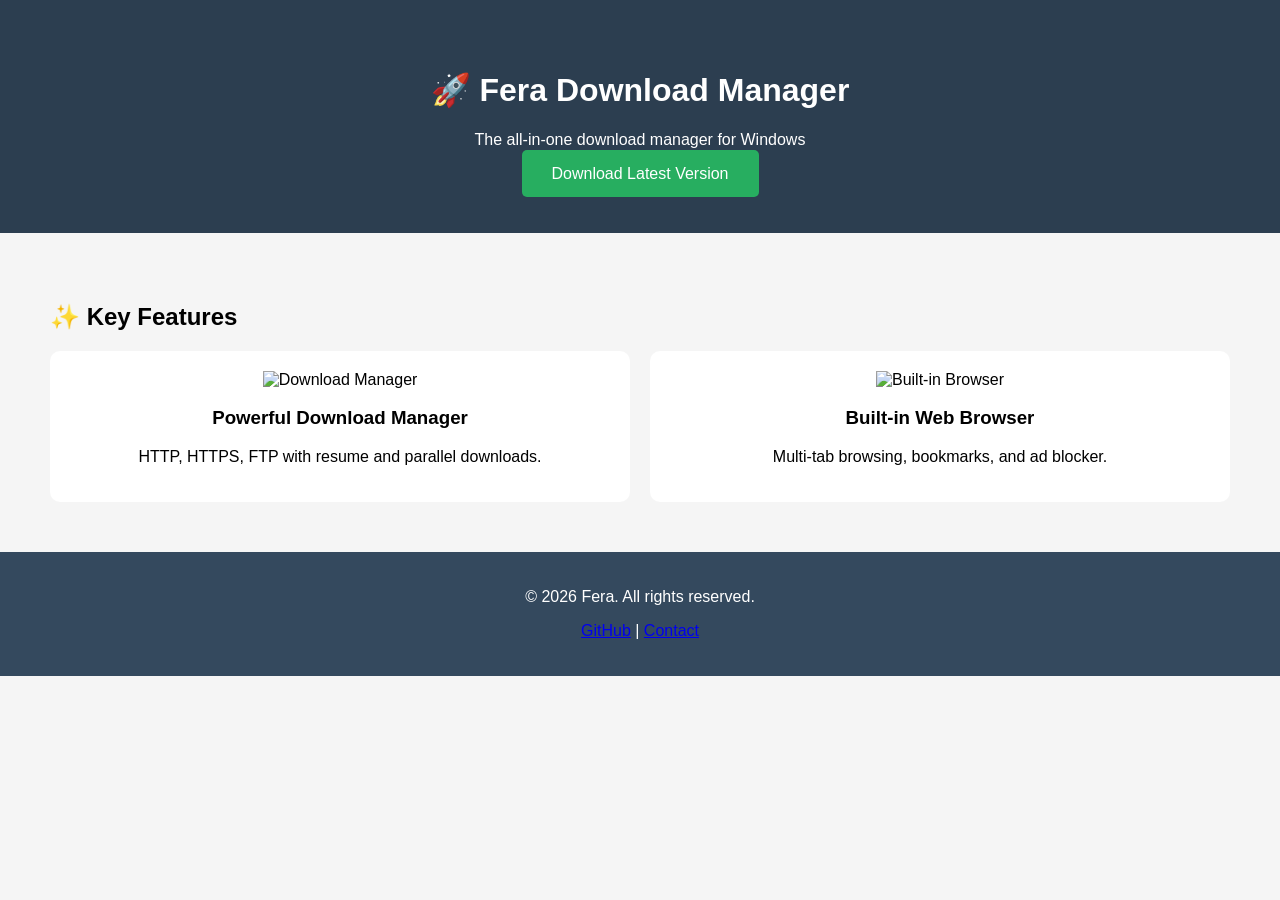
==== index.html @ 1fb01c37 "Add files via upload" ====
<!DOCTYPE html>
<html lang="en">
<head>
    <meta charset="UTF-8">
    <meta name="viewport" content="width=device-width, initial-scale=1.0">
    <title>Fera Download Manager</title>
    <link rel="stylesheet" href="style.css">
</head>
<body>
    <header>
        <h1>🚀 Fera Download Manager</h1>
        <p>The all-in-one download manager for Windows</p>
        <a href="https://github.com/Fera-666/FeraUpdates/releases/latest" class="download-btn">Download Latest Version</a>
    </header>

    <section class="features">
        <h2>✨ Key Features</h2>
        <div class="feature-grid">
            <div class="feature">
                <img src="images/download-icon.png" alt="Download Manager">
                <h3>Powerful Download Manager</h3>
                <p>HTTP, HTTPS, FTP with resume and parallel downloads.</p>
            </div>
            <div class="feature">
                <img src="images/browser-icon.png" alt="Built-in Browser">
                <h3>Built-in Web Browser</h3>
                <p>Multi-tab browsing, bookmarks, and ad blocker.</p>
            </div>
            <!-- أضف المزيد من الميزات -->
        </div>
    </section>

    <footer>
        <p>© 2026 Fera. All rights reserved.</p>
        <p><a href="https://github.com/Fera-666">GitHub</a> | <a href="mailto:fera2007@gmail.com">Contact</a></p>
    </footer>
</body>
</html>
---- style.css ----
body { font-family: Arial, sans-serif; margin: 0; padding: 0; background: #f5f5f5; }
header { background: #2c3e50; color: white; padding: 50px; text-align: center; }
.download-btn { background: #27ae60; color: white; padding: 15px 30px; text-decoration: none; border-radius: 5px; }
.features { padding: 50px; }
.feature-grid { display: grid; grid-template-columns: repeat(auto-fit, minmax(250px, 1fr)); gap: 20px; }
.feature { background: white; padding: 20px; border-radius: 10px; text-align: center; }
footer { background: #34495e; color: white; text-align: center; padding: 20px; }
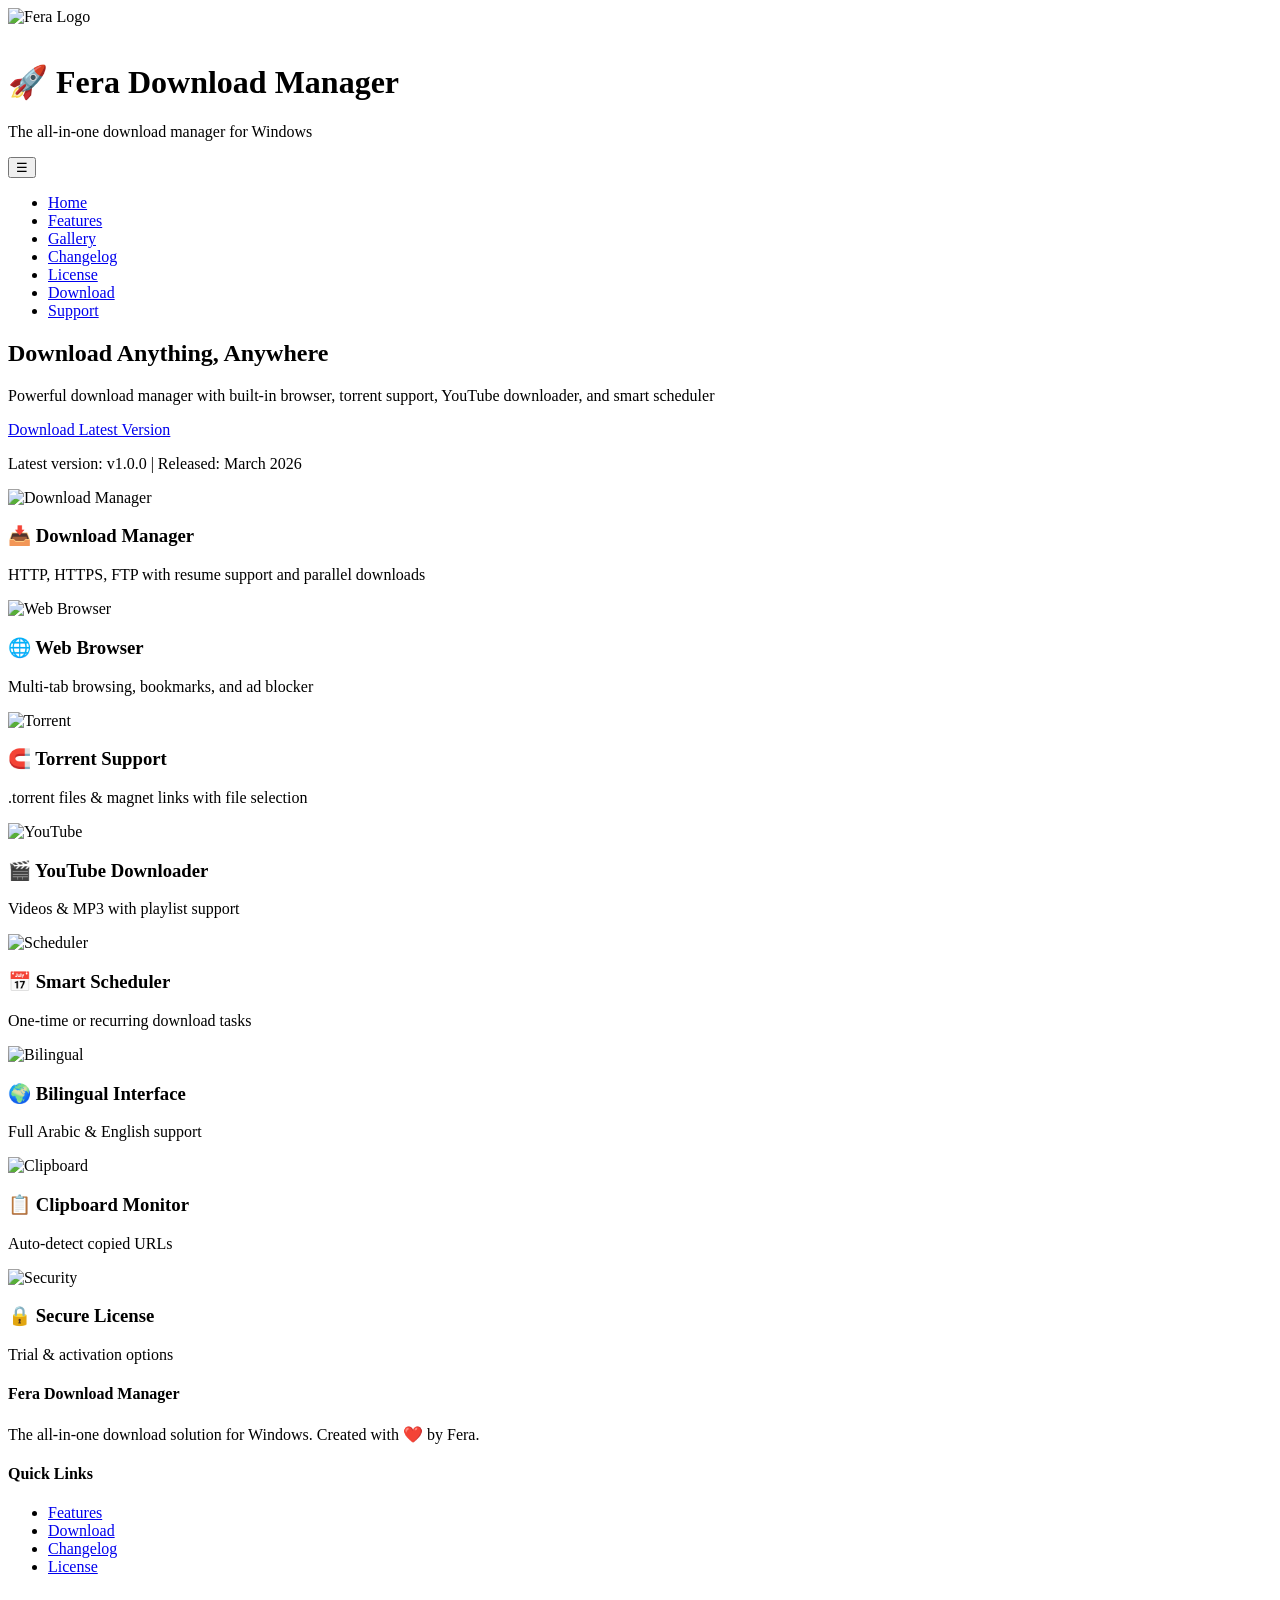
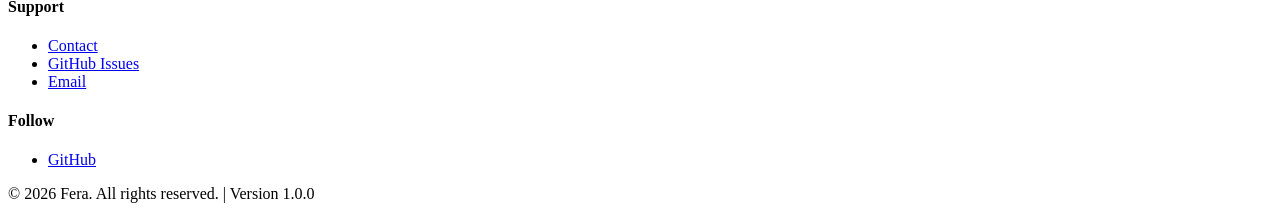
==== commit 87d92a65: "Add files via upload" ====
--- a/index.html
+++ b/index.html
@@ -3,36 +3,137 @@
 <head>
     <meta charset="UTF-8">
     <meta name="viewport" content="width=device-width, initial-scale=1.0">
-    <title>Fera Download Manager</title>
-    <link rel="stylesheet" href="style.css">
+    <title>Fera Download Manager - All-in-One Download Manager</title>
+    <link rel="stylesheet" href="css/style.css">
+	<link rel="icon" type="image/x-icon" href="favicon.ico">
 </head>
 <body>
     <header>
-        <h1>🚀 Fera Download Manager</h1>
-        <p>The all-in-one download manager for Windows</p>
-        <a href="https://github.com/Fera-666/FeraUpdates/releases/latest" class="download-btn">Download Latest Version</a>
+        <div class="container">
+            <img src="images/logo.png" alt="Fera Logo" class="logo" style="width: 80px; height: 80px; margin-bottom: 1rem;">
+            <h1>🚀 Fera Download Manager</h1>
+            <p>The all-in-one download manager for Windows</p>
+        </div>
     </header>
-
-    <section class="features">
-        <h2>✨ Key Features</h2>
-        <div class="feature-grid">
-            <div class="feature">
-                <img src="images/download-icon.png" alt="Download Manager">
-                <h3>Powerful Download Manager</h3>
-                <p>HTTP, HTTPS, FTP with resume and parallel downloads.</p>
-            </div>
-            <div class="feature">
-                <img src="images/browser-icon.png" alt="Built-in Browser">
-                <h3>Built-in Web Browser</h3>
-                <p>Multi-tab browsing, bookmarks, and ad blocker.</p>
-            </div>
-            <!-- أضف المزيد من الميزات -->
+    
+    <nav>
+        <div class="container">
+            <button class="mobile-menu-btn">☰</button>
+            <ul>
+                <li><a href="index.html" class="active">Home</a></li>
+                <li><a href="features.html">Features</a></li>
+                <li><a href="gallery.html">Gallery</a></li>
+                <li><a href="changelog.html">Changelog</a></li>
+                <li><a href="license.html">License</a></li>
+                <li><a href="download.html">Download</a></li>
+                <li><a href="support.html">Support</a></li>
+            </ul>
+        </div>
+    </nav>
+    
+    <section class="hero">
+        <div class="container">
+            <h2>Download Anything, Anywhere</h2>
+            <p>Powerful download manager with built-in browser, torrent support, YouTube downloader, and smart scheduler</p>
+            <a href="download.html" class="download-btn version-btn">Download Latest Version</a>
+            <p style="margin-top: 1rem;">Latest version: <span class="latest-version">v1.0.0</span> | Released: <span class="release-date">March 2026</span></p>
         </div>
     </section>
+    
+    <main>
+        <section class="features-grid container">
+            <div class="feature-card">
+                <img src="images/icons/download-icon.png" alt="Download Manager">
+                <h3>📥 Download Manager</h3>
+                <p>HTTP, HTTPS, FTP with resume support and parallel downloads</p>
+            </div>
+            
+            <div class="feature-card">
+                <img src="images/icons/browser-icon.png" alt="Web Browser">
+                <h3>🌐 Web Browser</h3>
+                <p>Multi-tab browsing, bookmarks, and ad blocker</p>
+            </div>
+            
+            <div class="feature-card">
+                <img src="images/icons/torrent-icon.png" alt="Torrent">
+                <h3>🧲 Torrent Support</h3>
+                <p>.torrent files & magnet links with file selection</p>
+            </div>
+            
+            <div class="feature-card">
+                <img src="images/icons/youtube-icon.png" alt="YouTube">
+                <h3>🎬 YouTube Downloader</h3>
+                <p>Videos & MP3 with playlist support</p>
+            </div>
+            
+            <div class="feature-card">
+                <img src="images/icons/schedule-icon.png" alt="Scheduler">
+                <h3>📅 Smart Scheduler</h3>
+                <p>One-time or recurring download tasks</p>
+            </div>
+            
+            <div class="feature-card">
+                <img src="images/icons/language-icon.png" alt="Bilingual">
+                <h3>🌍 Bilingual Interface</h3>
+                <p>Full Arabic & English support</p>
+            </div>
 
+            <div class="feature-card">
+                <img src="images/icons/clipboard-icon.png" alt="Clipboard">
+                <h3>📋 Clipboard Monitor</h3>
+                <p>Auto-detect copied URLs</p>
+            </div>
+
+            <div class="feature-card">
+                <img src="images/icons/security-icon.png" alt="Security">
+                <h3>🔒 Secure License</h3>
+                <p>Trial & activation options</p>
+            </div>
+        </section>
+    </main>
+    
     <footer>
-        <p>© 2026 Fera. All rights reserved.</p>
-        <p><a href="https://github.com/Fera-666">GitHub</a> | <a href="mailto:fera2007@gmail.com">Contact</a></p>
+        <div class="container">
+            <div class="footer-content">
+                <div class="footer-section">
+                    <h4>Fera Download Manager</h4>
+                    <p>The all-in-one download solution for Windows. Created with ❤️ by Fera.</p>
+                </div>
+                
+                <div class="footer-section">
+                    <h4>Quick Links</h4>
+                    <ul>
+                        <li><a href="features.html">Features</a></li>
+                        <li><a href="download.html">Download</a></li>
+                        <li><a href="changelog.html">Changelog</a></li>
+                        <li><a href="license.html">License</a></li>
+                    </ul>
+                </div>
+                
+                <div class="footer-section">
+                    <h4>Support</h4>
+                    <ul>
+                        <li><a href="support.html">Contact</a></li>
+                        <li><a href="https://github.com/Fera-666/FeraUpdates/issues" target="_blank">GitHub Issues</a></li>
+                        <li><a href="mailto:fera2007@gmail.com">Email</a></li>
+                    </ul>
+                </div>
+
+                <div class="footer-section">
+                    <h4>Follow</h4>
+                    <ul>
+                        <li><a href="https://github.com/Fera-666" target="_blank">GitHub</a></li>
+                    </ul>
+                </div>
+            </div>
+            
+            <div class="footer-bottom">
+                <p>© 2026 Fera. All rights reserved. | Version <span class="latest-version">1.0.0</span></p>
+            </div>
+        </div>
     </footer>
+    
+    <script src="js/config.js"></script>
+    <script src="js/main.js"></script>
 </body>
 </html>
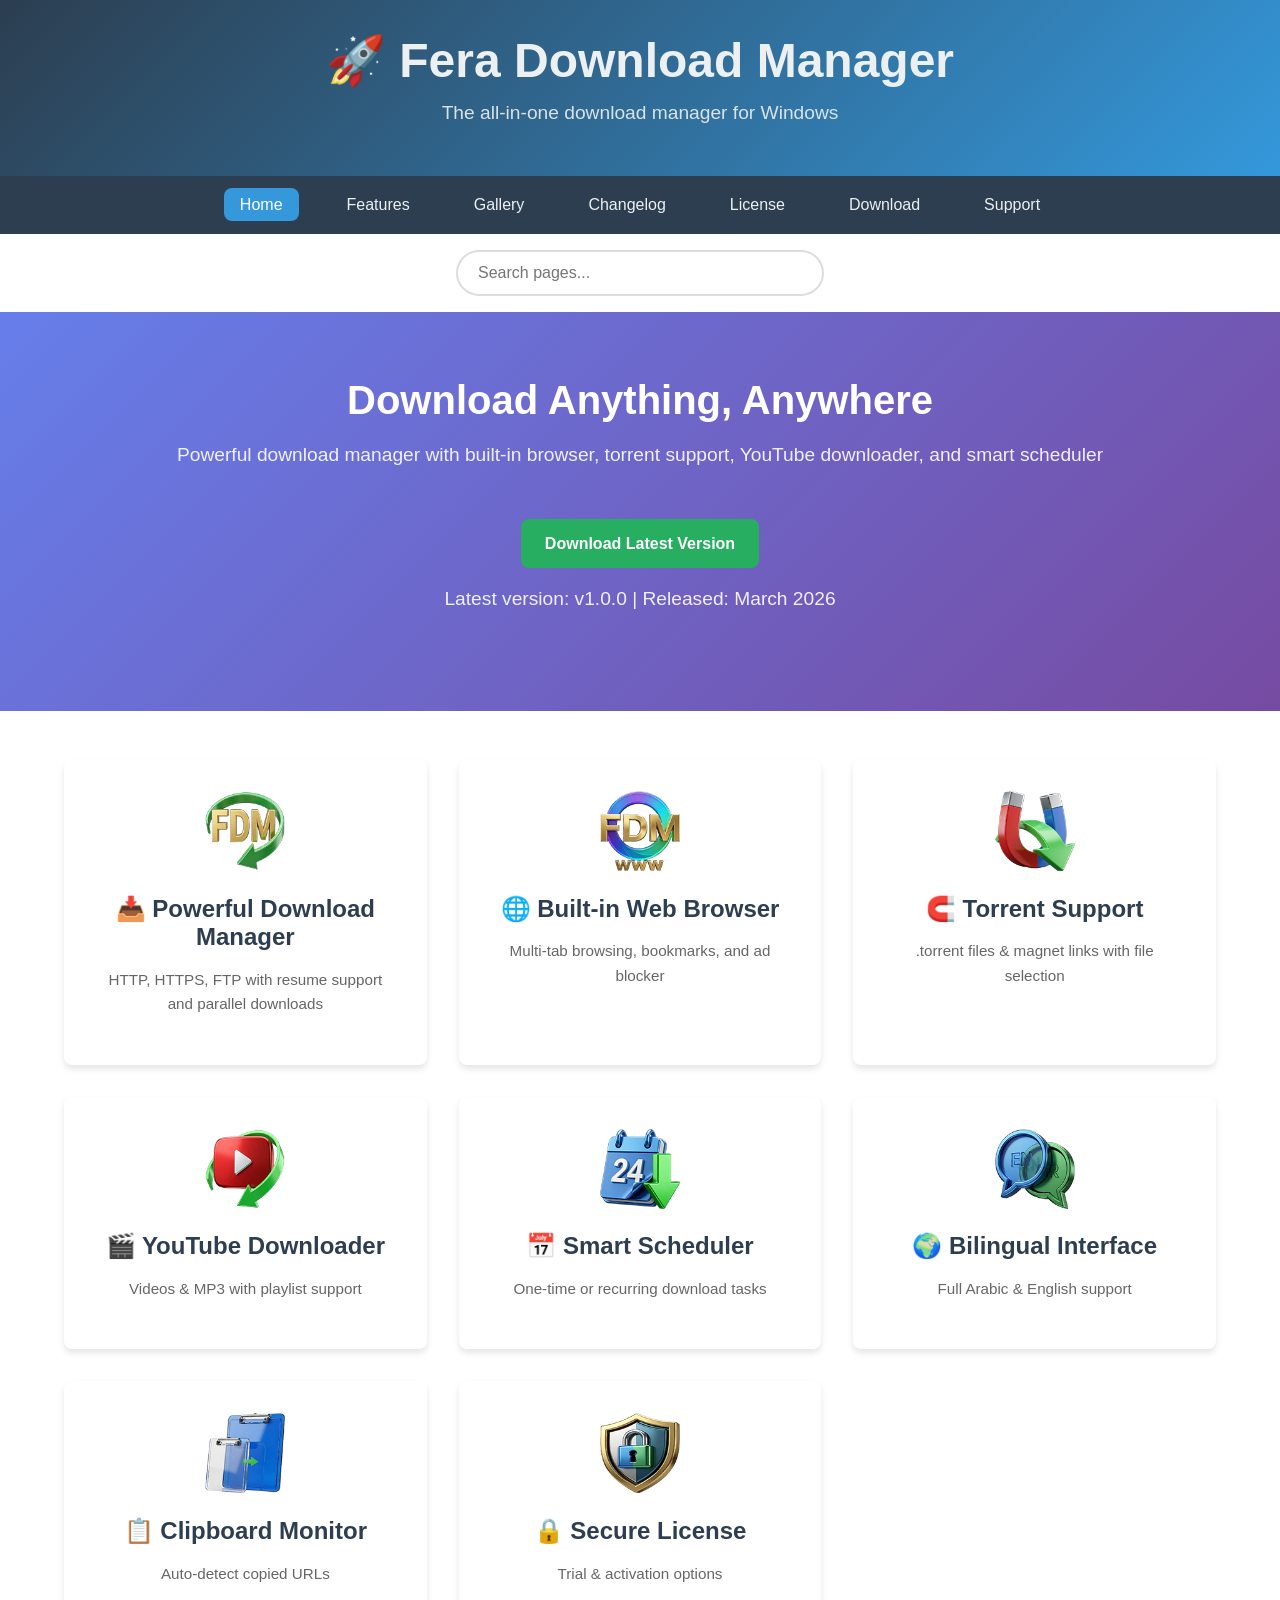
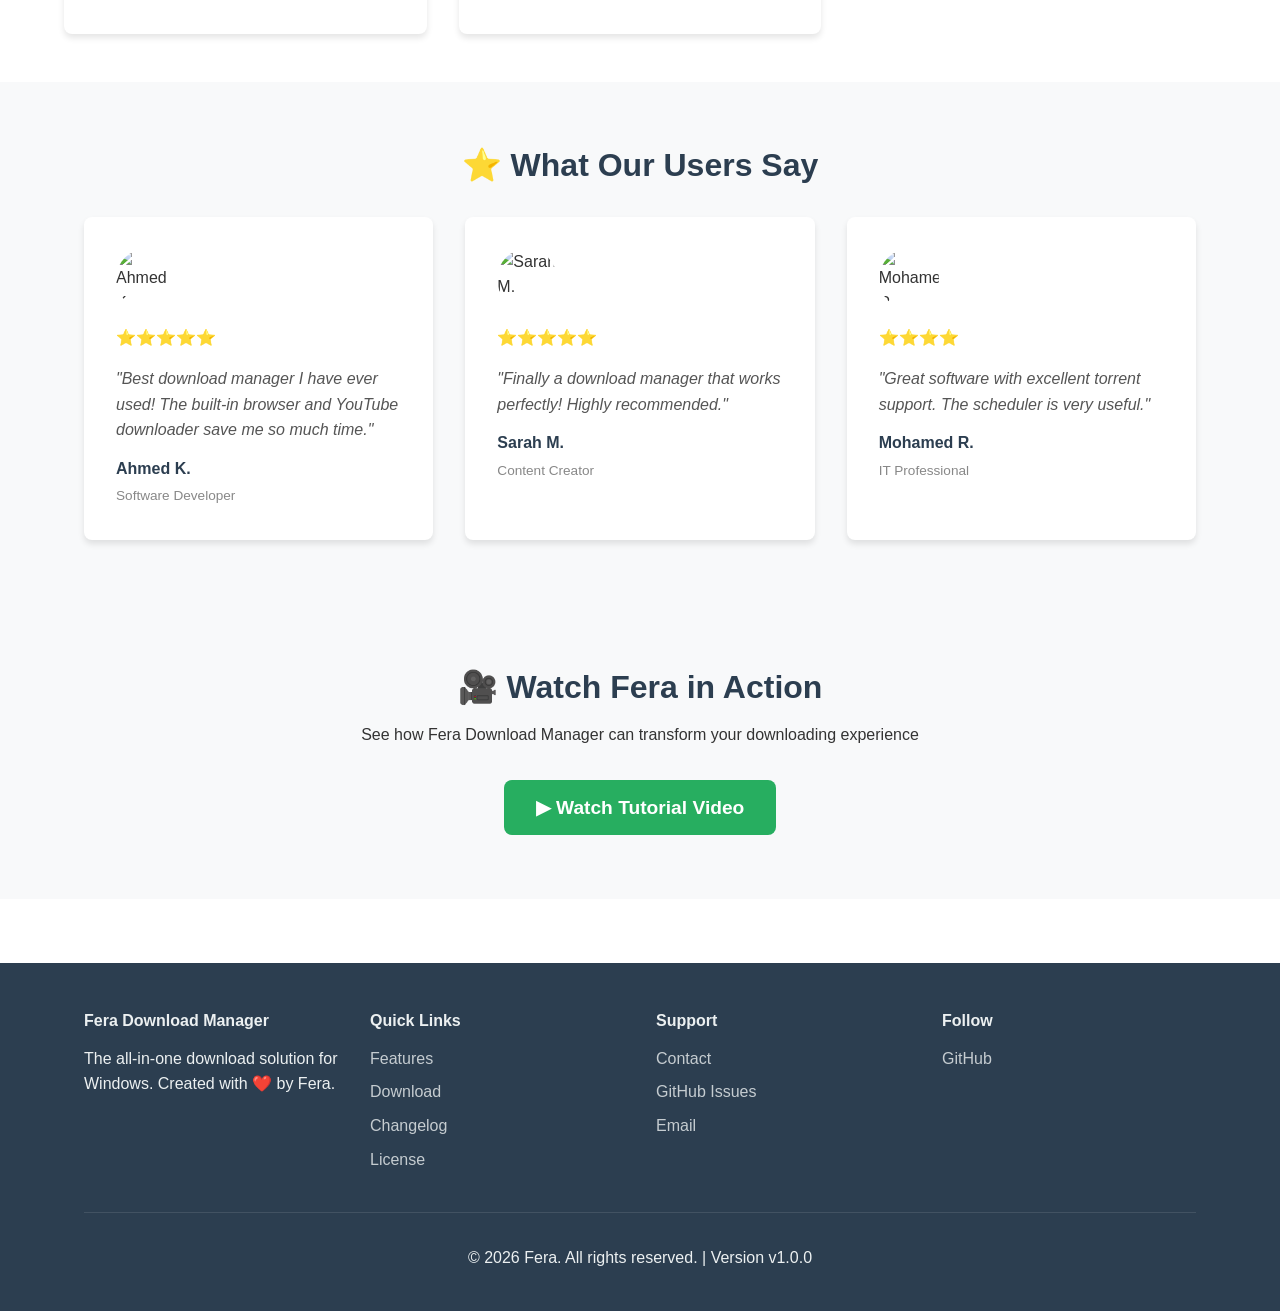
==== commit db6bc4a0: "Add files via upload" ====
--- a/index.html
+++ b/index.html
@@ -3,14 +3,42 @@
 <head>
     <meta charset="UTF-8">
     <meta name="viewport" content="width=device-width, initial-scale=1.0">
-    <title>Fera Download Manager - All-in-One Download Manager</title>
+    <title>Fera Download Manager - All-in-One Download Manager for Windows</title>
+    
+    <meta name="description" content="Fera Download Manager - The all-in-one download manager for Windows with built-in browser, torrent support, YouTube downloader, and smart scheduler.">
+    <meta name="keywords" content="download manager, torrent client, youtube downloader, windows software, download accelerator, fera">
+    <meta name="author" content="Fera">
+    <meta name="robots" content="index, follow">
+    
+    <meta property="og:title" content="Fera Download Manager - All-in-One Download Manager">
+    <meta property="og:description" content="Powerful download manager with built-in browser, torrent support, YouTube downloader, and smart scheduler for Windows.">
+    <meta property="og:type" content="website">
+    <meta property="og:url" content="https://fera-666.github.io/FeraDownloadManager/">
+    
+    <meta http-equiv="X-Content-Type-Options" content="nosniff">
+    <meta http-equiv="X-Frame-Options" content="SAMEORIGIN">
+    <meta http-equiv="Referrer-Policy" content="strict-origin-when-cross-origin">
+    
+    <link rel="icon" type="image/x-icon" href="favicon.ico">
     <link rel="stylesheet" href="css/style.css">
-	<link rel="icon" type="image/x-icon" href="favicon.ico">
+    
+    <script type="application/ld+json">
+    {
+        "@context": "https://schema.org",
+        "@type": "SoftwareApplication",
+        "name": "Fera Download Manager",
+        "applicationCategory": "Utility",
+        "operatingSystem": "Windows 10, Windows 11",
+        "description": "The all-in-one download manager for Windows with built-in browser, torrent support, YouTube downloader, and smart scheduler.",
+        "offers": { "@type": "Offer", "price": "0.00", "priceCurrency": "USD", "availability": "https://schema.org/InStock" },
+        "author": { "@type": "Person", "name": "Fera" },
+        "downloadUrl": "https://github.com/Fera-666/FeraUpdates/releases/latest"
+    }
+    </script>
 </head>
 <body>
     <header>
         <div class="container">
-            <img src="images/logo.png" alt="Fera Logo" class="logo" style="width: 80px; height: 80px; margin-bottom: 1rem;">
             <h1>🚀 Fera Download Manager</h1>
             <p>The all-in-one download manager for Windows</p>
         </div>
@@ -35,59 +63,35 @@
         <div class="container">
             <h2>Download Anything, Anywhere</h2>
             <p>Powerful download manager with built-in browser, torrent support, YouTube downloader, and smart scheduler</p>
-            <a href="download.html" class="download-btn version-btn">Download Latest Version</a>
+            <a href="download.html" class="btn btn-primary" style="margin-top: 1rem;">Download Latest Version</a>
             <p style="margin-top: 1rem;">Latest version: <span class="latest-version">v1.0.0</span> | Released: <span class="release-date">March 2026</span></p>
         </div>
     </section>
     
     <main>
         <section class="features-grid container">
-            <div class="feature-card">
-                <img src="images/icons/download-icon.png" alt="Download Manager">
-                <h3>📥 Download Manager</h3>
-                <p>HTTP, HTTPS, FTP with resume support and parallel downloads</p>
+            <div class="feature-card"><img src="images/icons/download-icon.png" alt="Download Manager" data-src="images/icons/download-icon.png"><h3>📥 Powerful Download Manager</h3><p>HTTP, HTTPS, FTP with resume support and parallel downloads</p></div>
+            <div class="feature-card"><img src="images/icons/browser-icon.png" alt="Web Browser" data-src="images/icons/browser-icon.png"><h3>🌐 Built-in Web Browser</h3><p>Multi-tab browsing, bookmarks, and ad blocker</p></div>
+            <div class="feature-card"><img src="images/icons/torrent-icon.png" alt="Torrent" data-src="images/icons/torrent-icon.png"><h3>🧲 Torrent Support</h3><p>.torrent files & magnet links with file selection</p></div>
+            <div class="feature-card"><img src="images/icons/youtube-icon.png" alt="YouTube" data-src="images/icons/youtube-icon.png"><h3>🎬 YouTube Downloader</h3><p>Videos & MP3 with playlist support</p></div>
+            <div class="feature-card"><img src="images/icons/schedule-icon.png" alt="Scheduler" data-src="images/icons/schedule-icon.png"><h3>📅 Smart Scheduler</h3><p>One-time or recurring download tasks</p></div>
+            <div class="feature-card"><img src="images/icons/language-icon.png" alt="Bilingual" data-src="images/icons/language-icon.png"><h3>🌍 Bilingual Interface</h3><p>Full Arabic & English support</p></div>
+            <div class="feature-card"><img src="images/icons/clipboard-icon.png" alt="Clipboard" data-src="images/icons/clipboard-icon.png"><h3>📋 Clipboard Monitor</h3><p>Auto-detect copied URLs</p></div>
+            <div class="feature-card"><img src="images/icons/security-icon.png" alt="Security" data-src="images/icons/security-icon.png"><h3>🔒 Secure License</h3><p>Trial & activation options</p></div>
+        </section>
+        
+        <section class="testimonials-section">
+            <div class="container">
+                <h2 style="text-align: center; color: var(--primary-color);">⭐ What Our Users Say</h2>
+                <div id="testimonials-container" class="testimonials-grid"></div>
             </div>
-            
-            <div class="feature-card">
-                <img src="images/icons/browser-icon.png" alt="Web Browser">
-                <h3>🌐 Web Browser</h3>
-                <p>Multi-tab browsing, bookmarks, and ad blocker</p>
-            </div>
-            
-            <div class="feature-card">
-                <img src="images/icons/torrent-icon.png" alt="Torrent">
-                <h3>🧲 Torrent Support</h3>
-                <p>.torrent files & magnet links with file selection</p>
-            </div>
-            
-            <div class="feature-card">
-                <img src="images/icons/youtube-icon.png" alt="YouTube">
-                <h3>🎬 YouTube Downloader</h3>
-                <p>Videos & MP3 with playlist support</p>
-            </div>
-            
-            <div class="feature-card">
-                <img src="images/icons/schedule-icon.png" alt="Scheduler">
-                <h3>📅 Smart Scheduler</h3>
-                <p>One-time or recurring download tasks</p>
-            </div>
-            
-            <div class="feature-card">
-                <img src="images/icons/language-icon.png" alt="Bilingual">
-                <h3>🌍 Bilingual Interface</h3>
-                <p>Full Arabic & English support</p>
-            </div>
-
-            <div class="feature-card">
-                <img src="images/icons/clipboard-icon.png" alt="Clipboard">
-                <h3>📋 Clipboard Monitor</h3>
-                <p>Auto-detect copied URLs</p>
-            </div>
-
-            <div class="feature-card">
-                <img src="images/icons/security-icon.png" alt="Security">
-                <h3>🔒 Secure License</h3>
-                <p>Trial & activation options</p>
+        </section>
+        
+        <section style="padding: 4rem 0; text-align: center; background: var(--light-bg);">
+            <div class="container">
+                <h2 style="color: var(--primary-color);">🎥 Watch Fera in Action</h2>
+                <p style="margin-bottom: 2rem;">See how Fera Download Manager can transform your downloading experience</p>
+                <button id="video-tutorial-btn" class="btn btn-primary btn-large">▶ Watch Tutorial Video</button>
             </div>
         </section>
     </main>
@@ -95,41 +99,12 @@
     <footer>
         <div class="container">
             <div class="footer-content">
-                <div class="footer-section">
-                    <h4>Fera Download Manager</h4>
-                    <p>The all-in-one download solution for Windows. Created with ❤️ by Fera.</p>
-                </div>
-                
-                <div class="footer-section">
-                    <h4>Quick Links</h4>
-                    <ul>
-                        <li><a href="features.html">Features</a></li>
-                        <li><a href="download.html">Download</a></li>
-                        <li><a href="changelog.html">Changelog</a></li>
-                        <li><a href="license.html">License</a></li>
-                    </ul>
-                </div>
-                
-                <div class="footer-section">
-                    <h4>Support</h4>
-                    <ul>
-                        <li><a href="support.html">Contact</a></li>
-                        <li><a href="https://github.com/Fera-666/FeraUpdates/issues" target="_blank">GitHub Issues</a></li>
-                        <li><a href="mailto:fera2007@gmail.com">Email</a></li>
-                    </ul>
-                </div>
-
-                <div class="footer-section">
-                    <h4>Follow</h4>
-                    <ul>
-                        <li><a href="https://github.com/Fera-666" target="_blank">GitHub</a></li>
-                    </ul>
-                </div>
+                <div class="footer-section"><h4>Fera Download Manager</h4><p>The all-in-one download solution for Windows. Created with ❤️ by Fera.</p></div>
+                <div class="footer-section"><h4>Quick Links</h4><ul><li><a href="features.html">Features</a></li><li><a href="download.html">Download</a></li><li><a href="changelog.html">Changelog</a></li><li><a href="license.html">License</a></li></ul></div>
+                <div class="footer-section"><h4>Support</h4><ul><li><a href="support.html">Contact</a></li><li><a href="https://github.com/Fera-666/FeraUpdates/issues" target="_blank">GitHub Issues</a></li><li><a href="mailto:fera2007@gmail.com">Email</a></li></ul></div>
+                <div class="footer-section"><h4>Follow</h4><ul><li><a href="https://github.com/Fera-666" target="_blank">GitHub</a></li></ul></div>
             </div>
-            
-            <div class="footer-bottom">
-                <p>© 2026 Fera. All rights reserved. | Version <span class="latest-version">1.0.0</span></p>
-            </div>
+            <div class="footer-bottom"><p>© 2026 Fera. All rights reserved. | Version <span class="latest-version">1.0.0</span></p></div>
         </div>
     </footer>
     
--- a/css/style.css
+++ b/css/style.css
@@ -0,0 +1,795 @@
+/* ======================================= */
+/* Fera Download Manager - Main Stylesheet */
+/* ======================================= */
+
+/* ===== Variables ===== */
+:root {
+    --primary-color: #2c3e50;
+    --secondary-color: #3498db;
+    --accent-color: #27ae60;
+    --danger-color: #e74c3c;
+    --warning-color: #f39c12;
+    --light-bg: #f8f9fa;
+    --dark-bg: #2c3e50;
+    --text-dark: #333;
+    --text-light: #ecf0f1;
+    --border-radius: 8px;
+    --box-shadow: 0 4px 6px rgba(0, 0, 0, 0.1);
+    --transition: all 0.3s ease;
+}
+
+/* ===== Reset & Base ===== */
+* {
+    margin: 0;
+    padding: 0;
+    box-sizing: border-box;
+}
+
+body {
+    font-family: 'Segoe UI', Tahoma, Geneva, Verdana, sans-serif;
+    line-height: 1.6;
+    color: var(--text-dark);
+    background-color: #fff;
+}
+
+.container {
+    width: 90%;
+    max-width: 1200px;
+    margin: 0 auto;
+    padding: 0 20px;
+}
+
+/* ===== Typography ===== */
+h1, h2, h3, h4, h5, h6 {
+    margin-bottom: 1rem;
+    font-weight: 600;
+    line-height: 1.2;
+}
+h1 { font-size: 2.5rem; }
+h2 { font-size: 2rem; }
+h3 { font-size: 1.5rem; }
+p { margin-bottom: 1rem; }
+a {
+    color: var(--secondary-color);
+    text-decoration: none;
+    transition: var(--transition);
+}
+a:hover { color: var(--primary-color); }
+
+/* ===== Buttons ===== */
+.btn, .download-btn {
+    display: inline-block;
+    padding: 12px 24px;
+    border-radius: var(--border-radius);
+    font-weight: 600;
+    text-align: center;
+    cursor: pointer;
+    transition: var(--transition);
+    border: none;
+}
+.btn-primary {
+    background-color: var(--accent-color);
+    color: white;
+}
+.btn-primary:hover {
+    background-color: #219a52;
+    transform: translateY(-2px);
+    box-shadow: var(--box-shadow);
+    color: white;
+}
+.btn-secondary {
+    background-color: var(--secondary-color);
+    color: white;
+}
+.btn-secondary:hover {
+    background-color: #2980b9;
+    transform: translateY(-2px);
+    color: white;
+}
+.btn-large { padding: 16px 32px; font-size: 1.2rem; }
+.download-btn {
+    background: var(--accent-color);
+    color: white;
+    font-size: 1.2rem;
+    padding: 15px 30px;
+    box-shadow: var(--box-shadow);
+}
+.download-btn:hover {
+    background: #219a52;
+    transform: translateY(-2px);
+    color: white;
+}
+
+/* ===== Header & Navigation ===== */
+header {
+    background: linear-gradient(135deg, var(--primary-color), var(--secondary-color));
+    color: var(--text-light);
+    padding: 2rem 0;
+    text-align: center;
+}
+header h1 { font-size: 3rem; margin-bottom: 0.5rem; }
+header p { font-size: 1.2rem; opacity: 0.9; }
+
+nav {
+    background: var(--primary-color);
+    padding: 1rem 0;
+    position: sticky;
+    top: 0;
+    z-index: 1000;
+}
+nav ul {
+    list-style: none;
+    display: flex;
+    justify-content: center;
+    flex-wrap: wrap;
+    gap: 2rem;
+}
+nav ul li a {
+    color: var(--text-light);
+    font-weight: 500;
+    padding: 0.5rem 1rem;
+    border-radius: var(--border-radius);
+    transition: var(--transition);
+}
+nav ul li a:hover,
+nav ul li a.active {
+    background-color: var(--secondary-color);
+    color: white;
+}
+.mobile-menu-btn {
+    display: none;
+    background: none;
+    border: none;
+    color: white;
+    font-size: 1.5rem;
+    cursor: pointer;
+}
+
+/* ===== Search System ===== */
+.search-container {
+    position: relative;
+    max-width: 400px;
+    margin: 1rem auto;
+    padding: 0 1rem;
+}
+.search-input {
+    width: 100%;
+    padding: 12px 20px;
+    border: 2px solid #ddd;
+    border-radius: 50px;
+    font-size: 1rem;
+    transition: var(--transition);
+    background: white;
+}
+.search-input:focus {
+    outline: none;
+    border-color: var(--secondary-color);
+    box-shadow: 0 0 0 3px rgba(52, 152, 219, 0.2);
+}
+.search-results {
+    position: absolute;
+    top: 100%;
+    left: 1rem;
+    right: 1rem;
+    background: white;
+    border-radius: var(--border-radius);
+    box-shadow: var(--box-shadow);
+    max-height: 300px;
+    overflow-y: auto;
+    z-index: 1000;
+    display: none;
+}
+.search-results.active { display: block; }
+.search-result-item {
+    display: block;
+    padding: 12px 16px;
+    border-bottom: 1px solid #eee;
+    transition: var(--transition);
+}
+.search-result-item:hover { background: var(--light-bg); }
+.search-result-item strong { display: block; color: var(--primary-color); }
+.search-result-item span { font-size: 0.85rem; color: #666; }
+.search-no-results { padding: 20px; text-align: center; color: #666; }
+
+/* ===== Update Notification ===== */
+.update-notification {
+    position: fixed;
+    bottom: 20px;
+    right: 20px;
+    z-index: 1000;
+    opacity: 0;
+    transform: translateY(100%);
+    transition: all 0.3s ease;
+}
+.update-notification.show { opacity: 1; transform: translateY(0); }
+.notification-content {
+    background: var(--secondary-color);
+    color: white;
+    padding: 15px 20px;
+    border-radius: var(--border-radius);
+    display: flex;
+    align-items: center;
+    gap: 15px;
+    box-shadow: var(--box-shadow);
+}
+.notification-icon { font-size: 1.5rem; }
+.notification-content p { margin: 0; }
+.notification-btn {
+    background: white;
+    color: var(--secondary-color);
+    padding: 5px 12px;
+    border-radius: 20px;
+    text-decoration: none;
+    font-size: 0.85rem;
+    font-weight: bold;
+}
+.notification-close {
+    background: none;
+    border: none;
+    color: white;
+    font-size: 1.2rem;
+    cursor: pointer;
+    padding: 0 5px;
+}
+
+/* ===== Hero Section ===== */
+.hero {
+    background: linear-gradient(135deg, #667eea 0%, #764ba2 100%);
+    color: white;
+    padding: 4rem 0;
+    text-align: center;
+}
+.hero h2 { font-size: 2.5rem; margin-bottom: 1rem; }
+.hero p { font-size: 1.2rem; margin-bottom: 2rem; opacity: 0.9; }
+
+/* ===== Features Grid ===== */
+.features-grid {
+    display: grid;
+    grid-template-columns: repeat(auto-fit, minmax(300px, 1fr));
+    gap: 2rem;
+    padding: 3rem 0;
+}
+.feature-card {
+    background: white;
+    border-radius: var(--border-radius);
+    padding: 2rem;
+    text-align: center;
+    box-shadow: var(--box-shadow);
+    transition: var(--transition);
+}
+.feature-card:hover {
+    transform: translateY(-5px);
+    box-shadow: 0 8px 16px rgba(0,0,0,0.15);
+}
+.feature-card img {
+    width: 80px;
+    height: 80px;
+    margin-bottom: 1rem;
+}
+.feature-card h3 {
+    margin-bottom: 1rem;
+    color: var(--primary-color);
+}
+.feature-card p {
+    color: #666;
+    font-size: 0.95rem;
+}
+
+/* ===== Feature Details ===== */
+.feature-detail {
+    display: grid;
+    grid-template-columns: 1fr 1fr;
+    gap: 3rem;
+    align-items: center;
+    padding: 4rem 0;
+    border-bottom: 1px solid #eee;
+}
+.feature-detail.reverse { direction: rtl; }
+.feature-detail.reverse .feature-text { direction: ltr; }
+.feature-text h2 { color: var(--primary-color); margin-bottom: 1.5rem; }
+.feature-text p { color: #555; font-size: 1.1rem; margin-bottom: 1rem; }
+.feature-text ul { list-style: none; margin-top: 1rem; }
+.feature-text ul li {
+    margin-bottom: 0.5rem;
+    padding-left: 1.5rem;
+    position: relative;
+}
+.feature-text ul li:before {
+    content: "✓";
+    color: var(--accent-color);
+    position: absolute;
+    left: 0;
+    font-weight: bold;
+}
+.feature-image img {
+    width: 100%;
+    border-radius: var(--border-radius);
+    box-shadow: var(--box-shadow);
+}
+
+/* ===== Gallery ===== */
+.gallery-grid {
+    display: grid;
+    grid-template-columns: repeat(auto-fit, minmax(300px, 1fr));
+    gap: 1.5rem;
+    padding: 2rem 0;
+}
+.gallery-item {
+    position: relative;
+    overflow: hidden;
+    border-radius: var(--border-radius);
+    box-shadow: var(--box-shadow);
+    cursor: pointer;
+}
+.gallery-item img {
+    width: 100%;
+    height: 250px;
+    object-fit: cover;
+    transition: var(--transition);
+    -webkit-user-drag: none;
+    user-select: none;
+}
+.gallery-item:hover img { transform: scale(1.05); }
+.gallery-item .caption {
+    position: absolute;
+    bottom: 0;
+    left: 0;
+    right: 0;
+    background: linear-gradient(transparent, rgba(0,0,0,0.8));
+    color: white;
+    padding: 1rem;
+}
+
+/* Image Watermark */
+.image-watermark {
+    position: absolute;
+    bottom: 10px;
+    right: 10px;
+    background: rgba(0,0,0,0.6);
+    color: rgba(255,255,255,0.5);
+    font-size: 10px;
+    padding: 2px 6px;
+    border-radius: 4px;
+    pointer-events: none;
+    z-index: 10;
+}
+
+/* Lightbox */
+.lightbox {
+    display: none;
+    position: fixed;
+    top: 0;
+    left: 0;
+    right: 0;
+    bottom: 0;
+    background: rgba(0,0,0,0.9);
+    z-index: 2000;
+    justify-content: center;
+    align-items: center;
+}
+.lightbox.active { display: flex; }
+.lightbox img {
+    max-width: 90%;
+    max-height: 90%;
+    border-radius: var(--border-radius);
+}
+.lightbox-close {
+    position: absolute;
+    top: 20px;
+    right: 30px;
+    color: white;
+    font-size: 40px;
+    cursor: pointer;
+}
+.lightbox-close:hover { color: var(--danger-color); }
+.lightbox-prev, .lightbox-next {
+    position: absolute;
+    top: 50%;
+    transform: translateY(-50%);
+    color: white;
+    font-size: 50px;
+    cursor: pointer;
+    padding: 20px;
+    background: rgba(0,0,0,0.5);
+    border-radius: 50%;
+    width: 60px;
+    height: 60px;
+    display: flex;
+    align-items: center;
+    justify-content: center;
+}
+.lightbox-prev { left: 20px; }
+.lightbox-next { right: 20px; }
+.lightbox-prev:hover, .lightbox-next:hover { background: rgba(0,0,0,0.8); transform: translateY(-50%) scale(1.1); }
+.lightbox-counter {
+    position: absolute;
+    bottom: 20px;
+    left: 50%;
+    transform: translateX(-50%);
+    color: white;
+    background: rgba(0,0,0,0.6);
+    padding: 5px 15px;
+    border-radius: 20px;
+    font-size: 14px;
+}
+
+/* Video Lightbox */
+.video-lightbox {
+    position: fixed;
+    top: 0;
+    left: 0;
+    right: 0;
+    bottom: 0;
+    background: rgba(0,0,0,0.9);
+    z-index: 2000;
+    display: flex;
+    justify-content: center;
+    align-items: center;
+    opacity: 0;
+    visibility: hidden;
+    transition: all 0.3s ease;
+}
+.video-lightbox.active { opacity: 1; visibility: visible; }
+.video-lightbox-content {
+    position: relative;
+    width: 90%;
+    max-width: 1000px;
+    background: black;
+    border-radius: var(--border-radius);
+    overflow: hidden;
+}
+.video-close {
+    position: absolute;
+    top: -40px;
+    right: 0;
+    background: none;
+    border: none;
+    color: white;
+    font-size: 30px;
+    cursor: pointer;
+}
+
+/* ===== Changelog ===== */
+.version-card {
+    background: white;
+    border-radius: var(--border-radius);
+    padding: 2rem;
+    margin-bottom: 2rem;
+    box-shadow: var(--box-shadow);
+}
+.version-card.old { opacity: 0.8; }
+.version-header {
+    display: flex;
+    align-items: center;
+    gap: 1rem;
+    margin-bottom: 1rem;
+}
+.release-badge {
+    background: var(--accent-color);
+    color: white;
+    padding: 4px 12px;
+    border-radius: 20px;
+    font-size: 0.8rem;
+    font-weight: bold;
+}
+.version-date { color: #666; font-size: 0.9rem; margin-bottom: 1.5rem; }
+.changelog-text { line-height: 1.8; }
+.changelog-text ul { list-style: none; margin-top: 0.5rem; }
+.changelog-text ul li {
+    margin-bottom: 0.5rem;
+    padding-left: 1.5rem;
+    position: relative;
+}
+.changelog-text ul li:before {
+    content: "•";
+    color: var(--secondary-color);
+    position: absolute;
+    left: 0;
+    font-weight: bold;
+    font-size: 1.2rem;
+}
+
+/* ===== Download Page ===== */
+.download-options {
+    display: grid;
+    grid-template-columns: repeat(auto-fit, minmax(350px, 1fr));
+    gap: 2rem;
+    padding: 3rem 0;
+}
+.download-card {
+    background: white;
+    border-radius: var(--border-radius);
+    padding: 2rem;
+    text-align: center;
+    box-shadow: var(--box-shadow);
+}
+.download-card h3 { color: var(--primary-color); margin-bottom: 1rem; }
+.download-card .size { font-size: 1.2rem; font-weight: bold; color: var(--accent-color); margin-bottom: 1rem; }
+.download-card .requirements { color: #666; font-size: 0.9rem; margin-bottom: 1.5rem; }
+.system-reqs {
+    background: var(--light-bg);
+    border-radius: var(--border-radius);
+    padding: 2rem;
+    margin-top: 3rem;
+}
+.system-reqs h3 { color: var(--primary-color); margin-bottom: 1.5rem; }
+.system-reqs ul { list-style: none; }
+.system-reqs ul li {
+    margin-bottom: 0.5rem;
+    padding-left: 1.5rem;
+    position: relative;
+}
+.system-reqs ul li:before {
+    content: "✓";
+    color: var(--accent-color);
+    position: absolute;
+    left: 0;
+}
+
+/* ===== License Page ===== */
+.license-types {
+    display: grid;
+    grid-template-columns: repeat(auto-fit, minmax(280px, 1fr));
+    gap: 2rem;
+    padding: 3rem 0;
+}
+.license-card {
+    background: white;
+    border-radius: var(--border-radius);
+    padding: 2rem;
+    text-align: center;
+    box-shadow: var(--box-shadow);
+    transition: var(--transition);
+    position: relative;
+    overflow: hidden;
+}
+.license-card.popular {
+    transform: scale(1.05);
+    border: 2px solid var(--accent-color);
+}
+.popular-badge {
+    position: absolute;
+    top: 1rem;
+    right: -2rem;
+    background: var(--accent-color);
+    color: white;
+    padding: 0.5rem 3rem;
+    transform: rotate(45deg);
+    font-size: 0.8rem;
+    font-weight: bold;
+}
+.license-card h3 { color: var(--primary-color); margin-bottom: 1rem; }
+.license-price {
+    font-size: 2rem;
+    font-weight: bold;
+    color: var(--secondary-color);
+    margin-bottom: 1rem;
+}
+.license-price span { font-size: 1rem; color: #666; }
+.license-features {
+    list-style: none;
+    margin: 2rem 0;
+    text-align: left;
+}
+.license-features li {
+    margin-bottom: 0.5rem;
+    padding-left: 1.5rem;
+    position: relative;
+}
+.license-features li:before {
+    content: "✓";
+    color: var(--accent-color);
+    position: absolute;
+    left: 0;
+    font-weight: bold;
+}
+
+/* ===== Payment Buttons ===== */
+.payment-buttons {
+    display: flex;
+    gap: 1rem;
+    justify-content: center;
+    margin-top: 1rem;
+    flex-wrap: wrap;
+}
+.payment-btn-whatsapp {
+    background: #25D366;
+    color: white;
+    padding: 12px 24px;
+    border: none;
+    border-radius: 8px;
+    font-weight: bold;
+    cursor: pointer;
+    transition: var(--transition);
+    font-size: 0.9rem;
+    text-decoration: none;
+    display: inline-block;
+    text-align: center;
+}
+.payment-btn-whatsapp:hover {
+    background: #128C7E;
+    transform: translateY(-2px);
+    color: white;
+}
+.payment-note {
+    background: #e8f5e9;
+    border-left: 4px solid #27ae60;
+    padding: 1rem;
+    margin: 1rem 0;
+    border-radius: 8px;
+    font-size: 0.9rem;
+}
+.payment-methods-grid {
+    display: grid;
+    grid-template-columns: repeat(auto-fit, minmax(180px, 1fr));
+    gap: 1rem;
+    margin-top: 1rem;
+}
+.payment-method-item {
+    background: #f8f9fa;
+    padding: 0.75rem;
+    border-radius: 8px;
+    text-align: center;
+}
+.payment-method-item strong {
+    color: var(--secondary-color);
+}
+
+/* ===== Testimonials ===== */
+.testimonials-section { padding: 4rem 0; background: var(--light-bg); }
+.testimonials-grid {
+    display: grid;
+    grid-template-columns: repeat(auto-fit, minmax(300px, 1fr));
+    gap: 2rem;
+    margin-top: 2rem;
+}
+.testimonial-card {
+    background: white;
+    border-radius: var(--border-radius);
+    padding: 2rem;
+    box-shadow: var(--box-shadow);
+    transition: var(--transition);
+}
+.testimonial-card:hover { transform: translateY(-5px); }
+.testimonial-avatar {
+    width: 60px;
+    height: 60px;
+    border-radius: 50%;
+    overflow: hidden;
+    margin-bottom: 1rem;
+}
+.testimonial-avatar img { width: 100%; height: 100%; object-fit: cover; }
+.testimonial-rating { color: #f39c12; margin-bottom: 1rem; }
+.testimonial-text { font-style: italic; margin-bottom: 1rem; color: #555; }
+.testimonial-name { font-weight: bold; color: var(--primary-color); margin-bottom: 0.25rem; }
+.testimonial-role { font-size: 0.85rem; color: #888; }
+
+/* ===== Contact Form ===== */
+.contact-form-section { padding: 4rem 0; }
+.contact-form {
+    max-width: 600px;
+    margin: 0 auto;
+    background: white;
+    padding: 2rem;
+    border-radius: var(--border-radius);
+    box-shadow: var(--box-shadow);
+}
+.form-group { margin-bottom: 1.5rem; }
+.form-group label {
+    display: block;
+    margin-bottom: 0.5rem;
+    font-weight: 500;
+    color: var(--primary-color);
+}
+.form-group input,
+.form-group textarea,
+.form-group select {
+    width: 100%;
+    padding: 12px;
+    border: 2px solid #ddd;
+    border-radius: var(--border-radius);
+    font-size: 1rem;
+    transition: var(--transition);
+    background: white;
+}
+.form-group input:focus,
+.form-group textarea:focus,
+.form-group select:focus {
+    outline: none;
+    border-color: var(--secondary-color);
+}
+.form-group textarea { min-height: 120px; resize: vertical; }
+
+/* ===== Support Page ===== */
+.support-options {
+    display: grid;
+    grid-template-columns: repeat(auto-fit, minmax(300px, 1fr));
+    gap: 2rem;
+    padding: 3rem 0;
+}
+.support-card {
+    background: white;
+    border-radius: var(--border-radius);
+    padding: 2rem;
+    text-align: center;
+    box-shadow: var(--box-shadow);
+    transition: var(--transition);
+}
+.support-card:hover { transform: translateY(-5px); }
+.support-card img { width: 64px; height: 64px; margin-bottom: 1rem; }
+.support-card h3 { color: var(--primary-color); margin-bottom: 1rem; }
+.support-card p { color: #666; margin-bottom: 1.5rem; }
+
+/* ===== Footer ===== */
+footer {
+    background: var(--primary-color);
+    color: var(--text-light);
+    padding: 3rem 0 1.5rem;
+    margin-top: 4rem;
+}
+.footer-content {
+    display: grid;
+    grid-template-columns: repeat(auto-fit, minmax(200px, 1fr));
+    gap: 2rem;
+    margin-bottom: 2rem;
+}
+.footer-section h4 { margin-bottom: 1rem; }
+.footer-section ul { list-style: none; }
+.footer-section ul li { margin-bottom: 0.5rem; }
+.footer-section ul li a {
+    color: var(--text-light);
+    opacity: 0.8;
+    transition: var(--transition);
+}
+.footer-section ul li a:hover {
+    opacity: 1;
+    padding-left: 5px;
+}
+.footer-bottom {
+    text-align: center;
+    padding-top: 2rem;
+    border-top: 1px solid rgba(255,255,255,0.1);
+}
+
+/* ===== Animations ===== */
+@keyframes fadeOut {
+    0% { opacity: 1; transform: translateY(0); }
+    70% { opacity: 1; transform: translateY(0); }
+    100% { opacity: 0; transform: translateY(20px); visibility: hidden; }
+}
+
+/* ===== Responsive Design ===== */
+@media (max-width: 768px) {
+    h1 { font-size: 2rem; }
+    h2 { font-size: 1.5rem; }
+    
+    nav ul {
+        display: none;
+        flex-direction: column;
+        text-align: center;
+        gap: 1rem;
+    }
+    nav ul.show { display: flex; }
+    .mobile-menu-btn { display: block; }
+    
+    .feature-detail {
+        grid-template-columns: 1fr;
+        gap: 2rem;
+    }
+    .feature-detail.reverse { direction: ltr; }
+    .license-card.popular { transform: scale(1); }
+    .gallery-grid { grid-template-columns: repeat(auto-fit, minmax(250px, 1fr)); }
+}
+
+@media (max-width: 480px) {
+    .btn-large { padding: 12px 24px; font-size: 1rem; }
+    .feature-card { padding: 1.5rem; }
+    .license-types { grid-template-columns: 1fr; }
+    .search-container { max-width: 100%; }
+}
+
+/* Print styles */
+@media print {
+    img { display: none !important; }
+    .search-container { display: none !important; }
+}
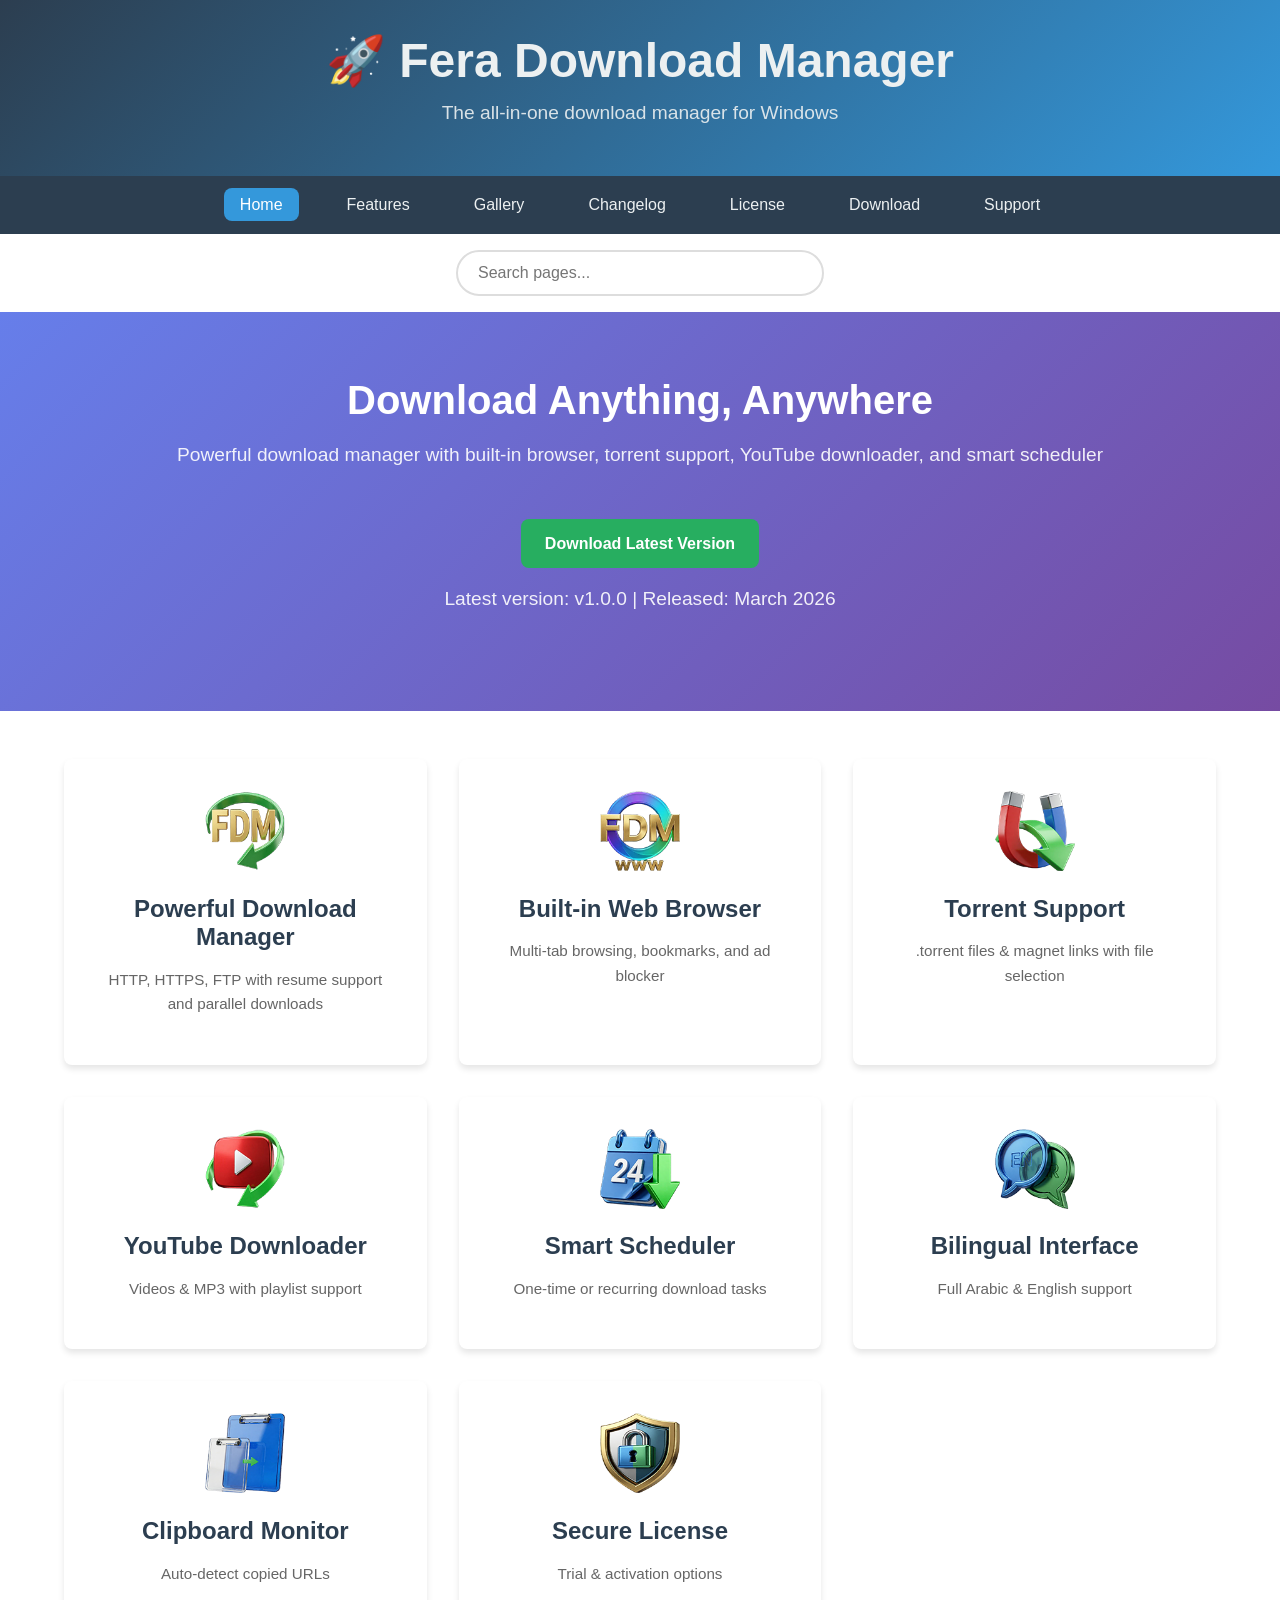
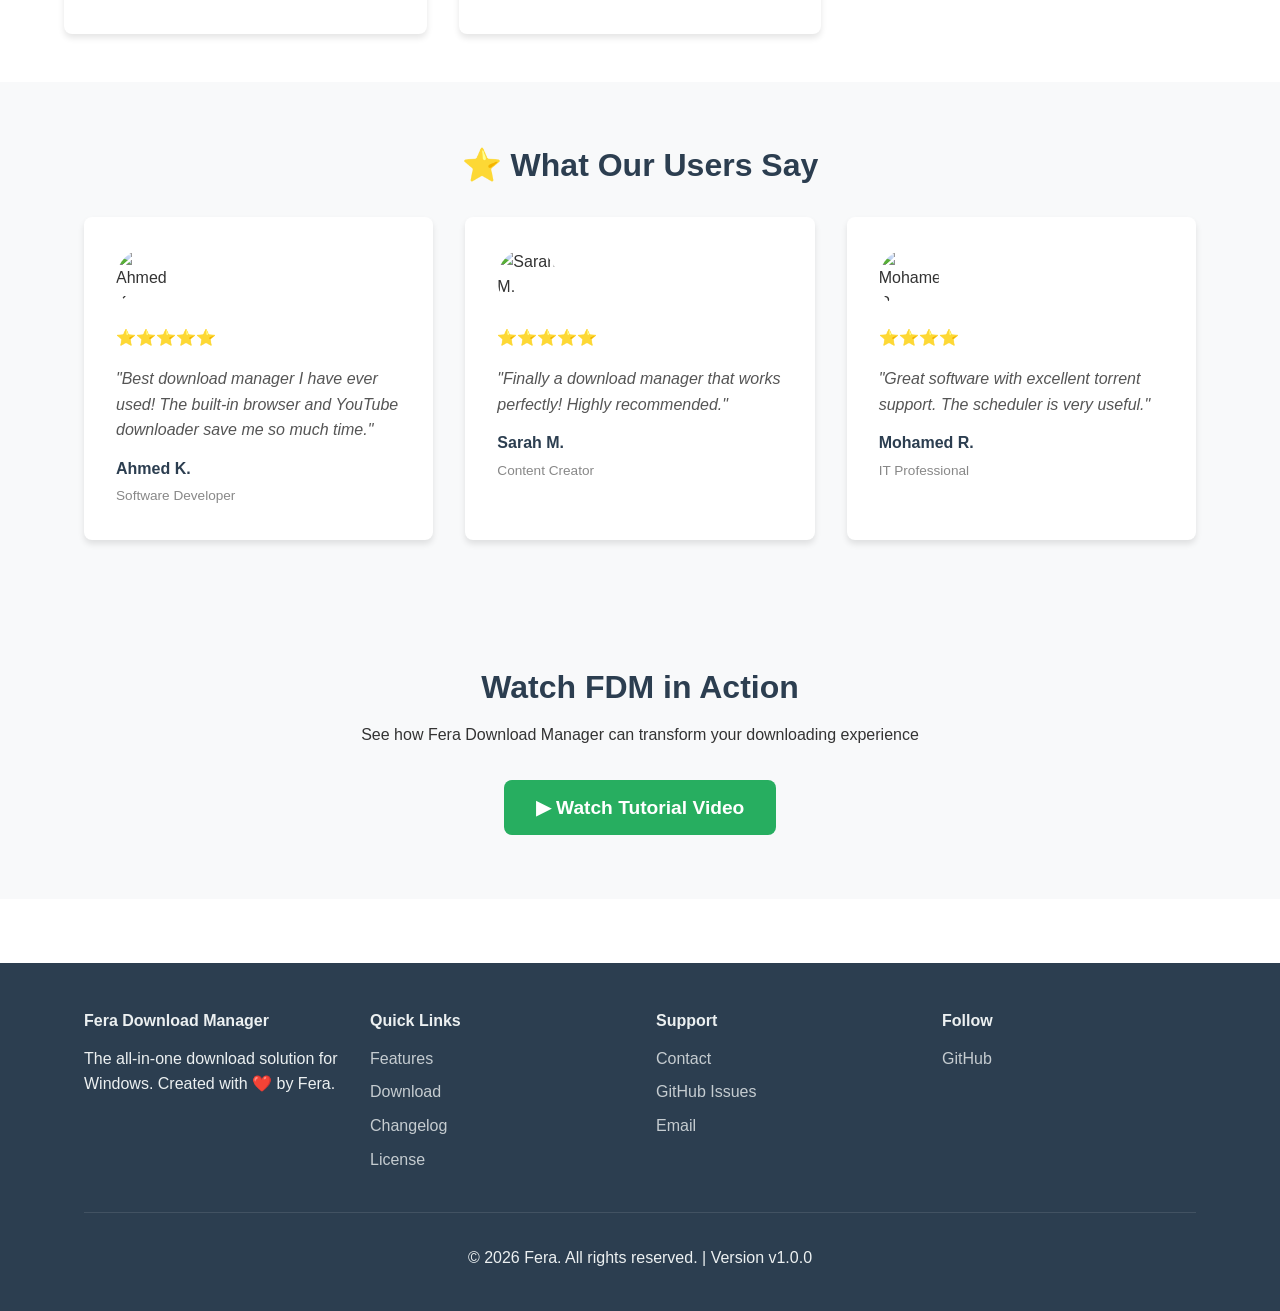
==== commit 3d967909: "Update index.html" ====
--- a/index.html
+++ b/index.html
@@ -70,14 +70,14 @@
     
     <main>
         <section class="features-grid container">
-            <div class="feature-card"><img src="images/icons/download-icon.png" alt="Download Manager" data-src="images/icons/download-icon.png"><h3>📥 Powerful Download Manager</h3><p>HTTP, HTTPS, FTP with resume support and parallel downloads</p></div>
-            <div class="feature-card"><img src="images/icons/browser-icon.png" alt="Web Browser" data-src="images/icons/browser-icon.png"><h3>🌐 Built-in Web Browser</h3><p>Multi-tab browsing, bookmarks, and ad blocker</p></div>
-            <div class="feature-card"><img src="images/icons/torrent-icon.png" alt="Torrent" data-src="images/icons/torrent-icon.png"><h3>🧲 Torrent Support</h3><p>.torrent files & magnet links with file selection</p></div>
-            <div class="feature-card"><img src="images/icons/youtube-icon.png" alt="YouTube" data-src="images/icons/youtube-icon.png"><h3>🎬 YouTube Downloader</h3><p>Videos & MP3 with playlist support</p></div>
-            <div class="feature-card"><img src="images/icons/schedule-icon.png" alt="Scheduler" data-src="images/icons/schedule-icon.png"><h3>📅 Smart Scheduler</h3><p>One-time or recurring download tasks</p></div>
-            <div class="feature-card"><img src="images/icons/language-icon.png" alt="Bilingual" data-src="images/icons/language-icon.png"><h3>🌍 Bilingual Interface</h3><p>Full Arabic & English support</p></div>
-            <div class="feature-card"><img src="images/icons/clipboard-icon.png" alt="Clipboard" data-src="images/icons/clipboard-icon.png"><h3>📋 Clipboard Monitor</h3><p>Auto-detect copied URLs</p></div>
-            <div class="feature-card"><img src="images/icons/security-icon.png" alt="Security" data-src="images/icons/security-icon.png"><h3>🔒 Secure License</h3><p>Trial & activation options</p></div>
+            <div class="feature-card"><img src="images/icons/download-icon.png" alt="Download Manager" data-src="images/icons/download-icon.png"><h3>Powerful Download Manager</h3><p>HTTP, HTTPS, FTP with resume support and parallel downloads</p></div>
+            <div class="feature-card"><img src="images/icons/browser-icon.png" alt="Web Browser" data-src="images/icons/browser-icon.png"><h3>Built-in Web Browser</h3><p>Multi-tab browsing, bookmarks, and ad blocker</p></div>
+            <div class="feature-card"><img src="images/icons/torrent-icon.png" alt="Torrent" data-src="images/icons/torrent-icon.png"><h3>Torrent Support</h3><p>.torrent files & magnet links with file selection</p></div>
+            <div class="feature-card"><img src="images/icons/youtube-icon.png" alt="YouTube" data-src="images/icons/youtube-icon.png"><h3>YouTube Downloader</h3><p>Videos & MP3 with playlist support</p></div>
+            <div class="feature-card"><img src="images/icons/schedule-icon.png" alt="Scheduler" data-src="images/icons/schedule-icon.png"><h3>Smart Scheduler</h3><p>One-time or recurring download tasks</p></div>
+            <div class="feature-card"><img src="images/icons/language-icon.png" alt="Bilingual" data-src="images/icons/language-icon.png"><h3>Bilingual Interface</h3><p>Full Arabic & English support</p></div>
+            <div class="feature-card"><img src="images/icons/clipboard-icon.png" alt="Clipboard" data-src="images/icons/clipboard-icon.png"><h3>Clipboard Monitor</h3><p>Auto-detect copied URLs</p></div>
+            <div class="feature-card"><img src="images/icons/security-icon.png" alt="Security" data-src="images/icons/security-icon.png"><h3>Secure License</h3><p>Trial & activation options</p></div>
         </section>
         
         <section class="testimonials-section">
@@ -89,7 +89,7 @@
         
         <section style="padding: 4rem 0; text-align: center; background: var(--light-bg);">
             <div class="container">
-                <h2 style="color: var(--primary-color);">🎥 Watch Fera in Action</h2>
+                <h2 style="color: var(--primary-color);">Watch FDM in Action</h2>
                 <p style="margin-bottom: 2rem;">See how Fera Download Manager can transform your downloading experience</p>
                 <button id="video-tutorial-btn" class="btn btn-primary btn-large">▶ Watch Tutorial Video</button>
             </div>
@@ -111,4 +111,4 @@
     <script src="js/config.js"></script>
     <script src="js/main.js"></script>
 </body>
-</html>+</html>
